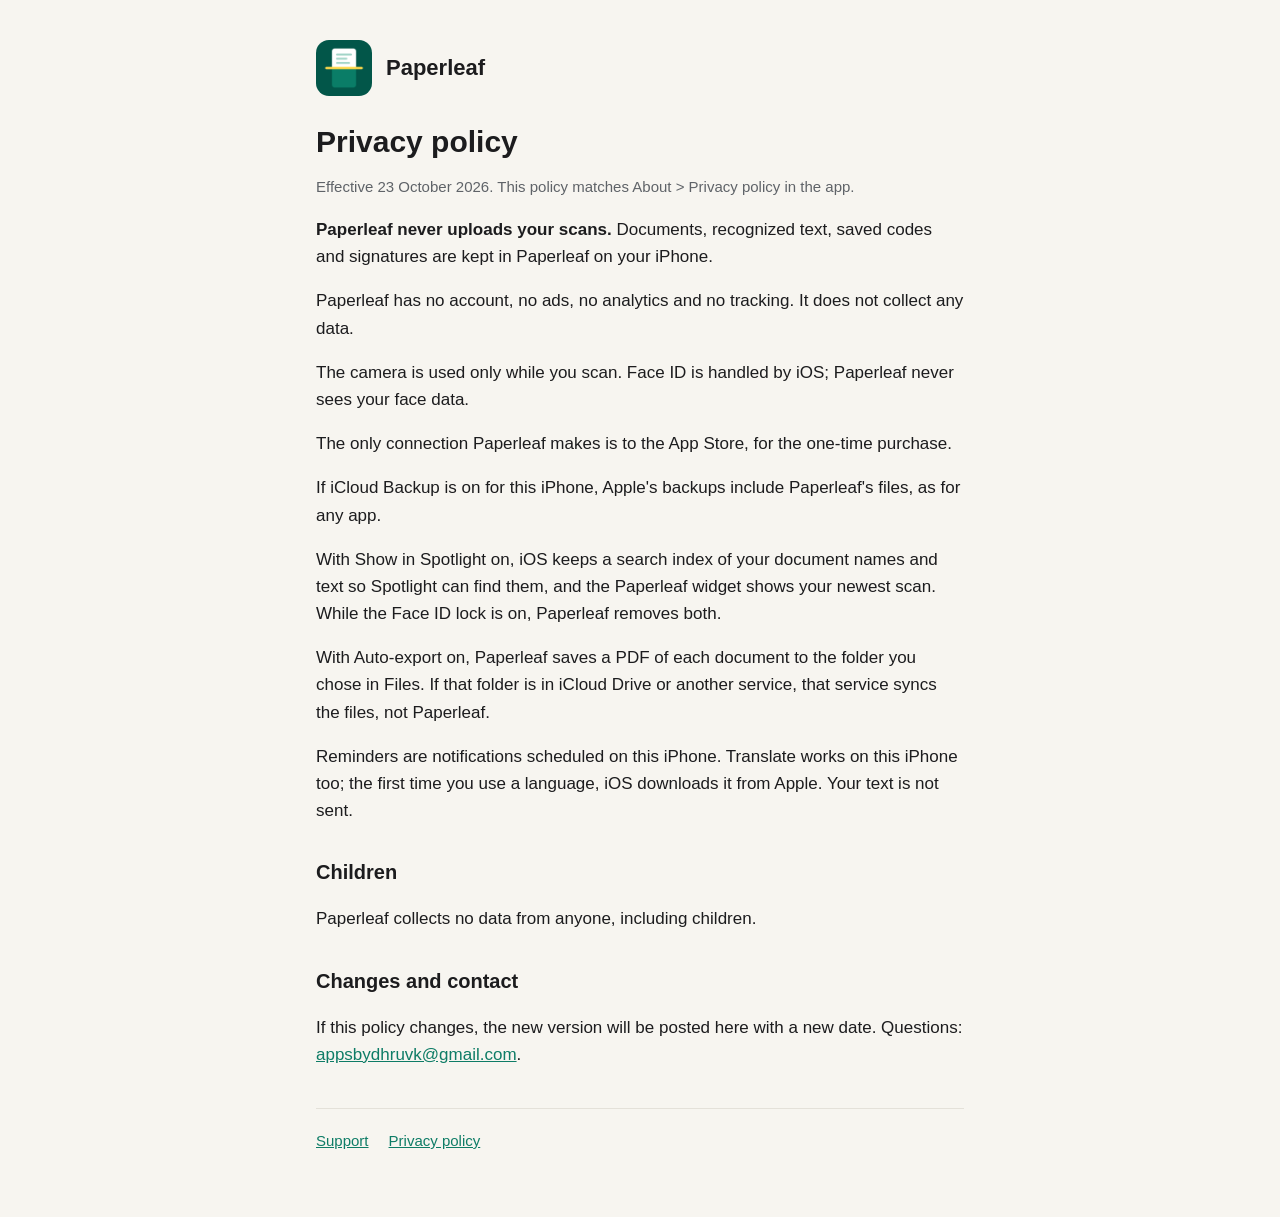
==== privacy.html @ 41aa4fe1 "Paperleaf support and privacy pages" ====
<!doctype html>
<html lang="en">
<head>
<meta charset="utf-8">
<meta name="viewport" content="width=device-width, initial-scale=1">
<title>Paperleaf Privacy Policy</title>
<meta name="description" content="Paperleaf never uploads your scans. No account, no ads, no analytics, no tracking.">
<link rel="icon" href="icon.png">
<link rel="stylesheet" href="style.css">
</head>
<body>
<main>
  <header><img src="icon.png" alt=""><a href="index.html">Paperleaf</a></header>
  <h1>Privacy policy</h1>
  <p class="muted">Effective 23 October 2026. This policy matches About &gt; Privacy policy in the app.</p>

  <p><strong>Paperleaf never uploads your scans.</strong> Documents, recognized text, saved codes and signatures are kept in Paperleaf on your iPhone.</p>
  <p>Paperleaf has no account, no ads, no analytics and no tracking. It does not collect any data.</p>
  <p>The camera is used only while you scan. Face ID is handled by iOS; Paperleaf never sees your face data.</p>
  <p>The only connection Paperleaf makes is to the App Store, for the one-time purchase.</p>
  <p>If iCloud Backup is on for this iPhone, Apple's backups include Paperleaf's files, as for any app.</p>
  <p>With Show in Spotlight on, iOS keeps a search index of your document names and text so Spotlight can find them, and the Paperleaf widget shows your newest scan. While the Face ID lock is on, Paperleaf removes both.</p>
  <p>With Auto-export on, Paperleaf saves a PDF of each document to the folder you chose in Files. If that folder is in iCloud Drive or another service, that service syncs the files, not Paperleaf.</p>
  <p>Reminders are notifications scheduled on this iPhone. Translate works on this iPhone too; the first time you use a language, iOS downloads it from Apple. Your text is not sent.</p>

  <h2>Children</h2>
  <p>Paperleaf collects no data from anyone, including children.</p>

  <h2>Changes and contact</h2>
  <p>If this policy changes, the new version will be posted here with a new date. Questions: <a href="mailto:appsbydhruvk@gmail.com">appsbydhruvk@gmail.com</a>.</p>

  <nav><a href="index.html">Support</a><a href="privacy.html">Privacy policy</a></nav>
</main>
</body>
</html>
---- style.css ----
:root {
  --bg: #f7f5f0;
  --card: #ffffff;
  --ink: #1c1c1e;
  --muted: #5f6368;
  --accent: #0e7c66;
  --line: #e4e1d9;
  color-scheme: light dark;
}
@media (prefers-color-scheme: dark) {
  :root {
    --bg: #111413;
    --card: #1b201e;
    --ink: #f2f2f0;
    --muted: #a3aaa7;
    --accent: #3dbe9e;
    --line: #2c3330;
  }
}
* { box-sizing: border-box; }
body {
  margin: 0;
  background: var(--bg);
  color: var(--ink);
  font: 17px/1.6 -apple-system, BlinkMacSystemFont, "Helvetica Neue", Arial, sans-serif;
}
main { max-width: 680px; margin: 0 auto; padding: 40px 16px 64px; }
header { display: flex; align-items: center; gap: 14px; margin-bottom: 28px; }
header img { width: 56px; height: 56px; border-radius: 13px; }
header a { color: inherit; text-decoration: none; font-weight: 600; font-size: 22px; }
h1 { font-size: 30px; line-height: 1.2; margin: 0 0 8px; }
h2 { font-size: 20px; margin: 32px 0 8px; }
p, li { color: var(--ink); }
.muted { color: var(--muted); font-size: 15px; }
a { color: var(--accent); }
.card { background: var(--card); border: 1px solid var(--line); border-radius: 16px; padding: 4px 20px; margin-top: 16px; }
.card h2 { font-size: 17px; margin: 18px 0 4px; }
.card p { margin: 0 0 18px; }
nav { display: flex; gap: 20px; margin-top: 40px; padding-top: 20px; border-top: 1px solid var(--line); font-size: 15px; }
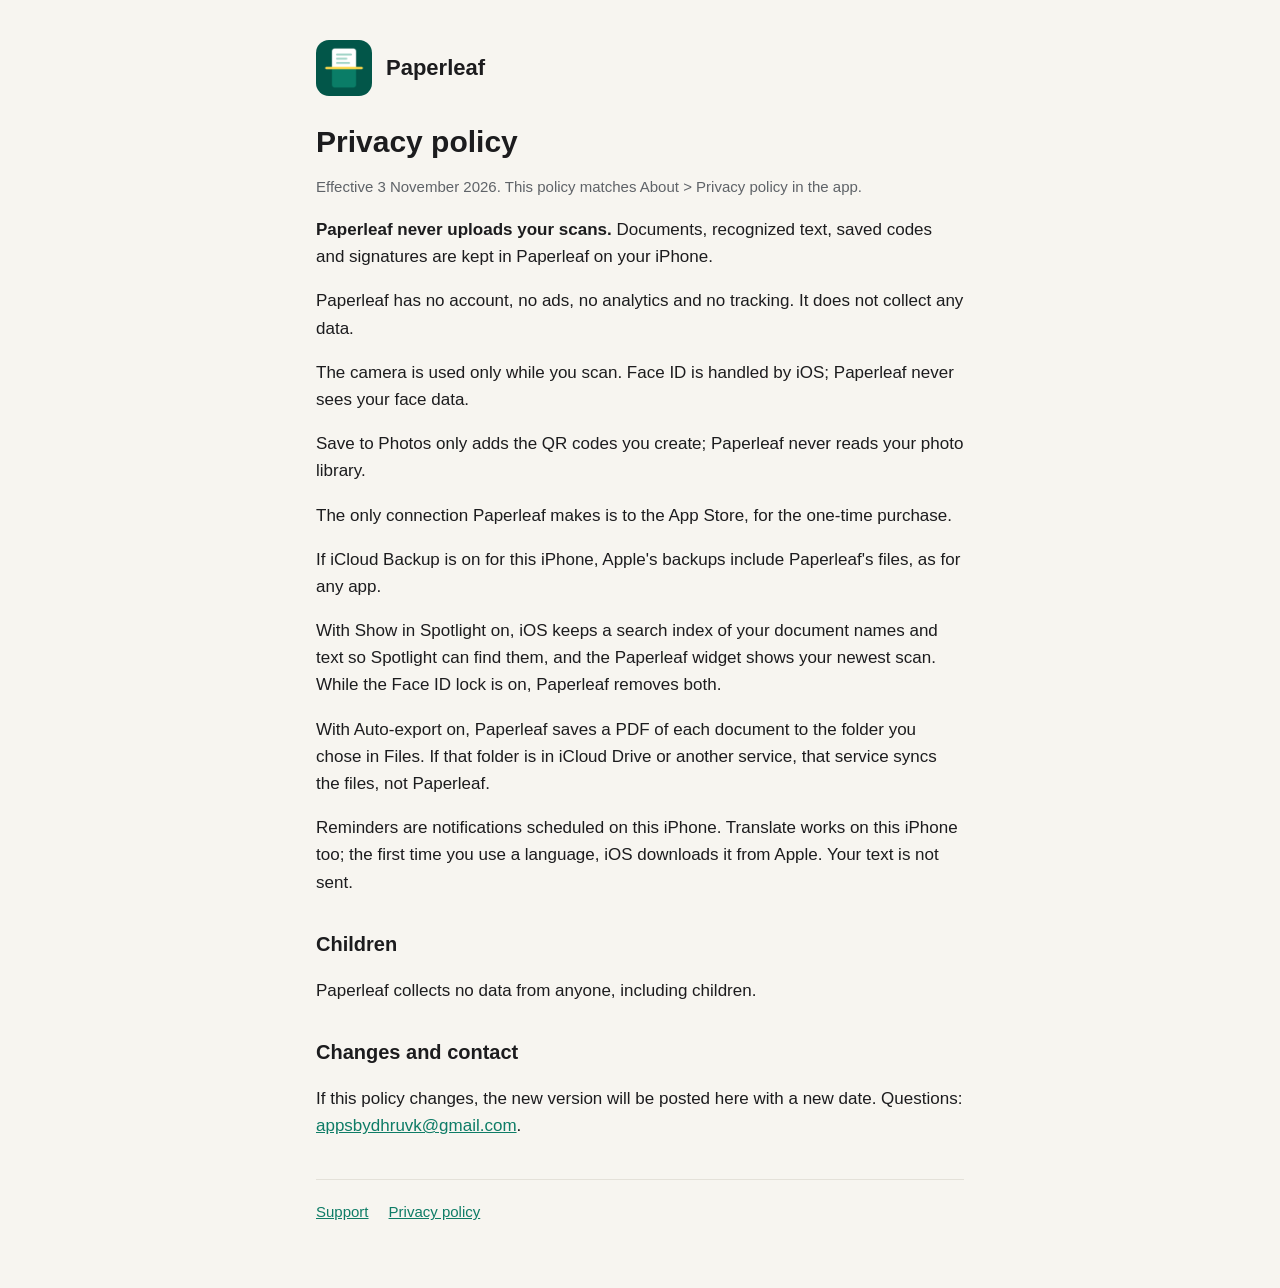
==== commit 8e5d5cbe: "Privacy policy: Save to Photos only adds the QR codes you create" ====
--- a/privacy.html
+++ b/privacy.html
@@ -12,11 +12,12 @@
 <main>
   <header><img src="icon.png" alt=""><a href="index.html">Paperleaf</a></header>
   <h1>Privacy policy</h1>
-  <p class="muted">Effective 23 October 2026. This policy matches About &gt; Privacy policy in the app.</p>
+  <p class="muted">Effective 3 November 2026. This policy matches About &gt; Privacy policy in the app.</p>
 
   <p><strong>Paperleaf never uploads your scans.</strong> Documents, recognized text, saved codes and signatures are kept in Paperleaf on your iPhone.</p>
   <p>Paperleaf has no account, no ads, no analytics and no tracking. It does not collect any data.</p>
   <p>The camera is used only while you scan. Face ID is handled by iOS; Paperleaf never sees your face data.</p>
+  <p>Save to Photos only adds the QR codes you create; Paperleaf never reads your photo library.</p>
   <p>The only connection Paperleaf makes is to the App Store, for the one-time purchase.</p>
   <p>If iCloud Backup is on for this iPhone, Apple's backups include Paperleaf's files, as for any app.</p>
   <p>With Show in Spotlight on, iOS keeps a search index of your document names and text so Spotlight can find them, and the Paperleaf widget shows your newest scan. While the Face ID lock is on, Paperleaf removes both.</p>
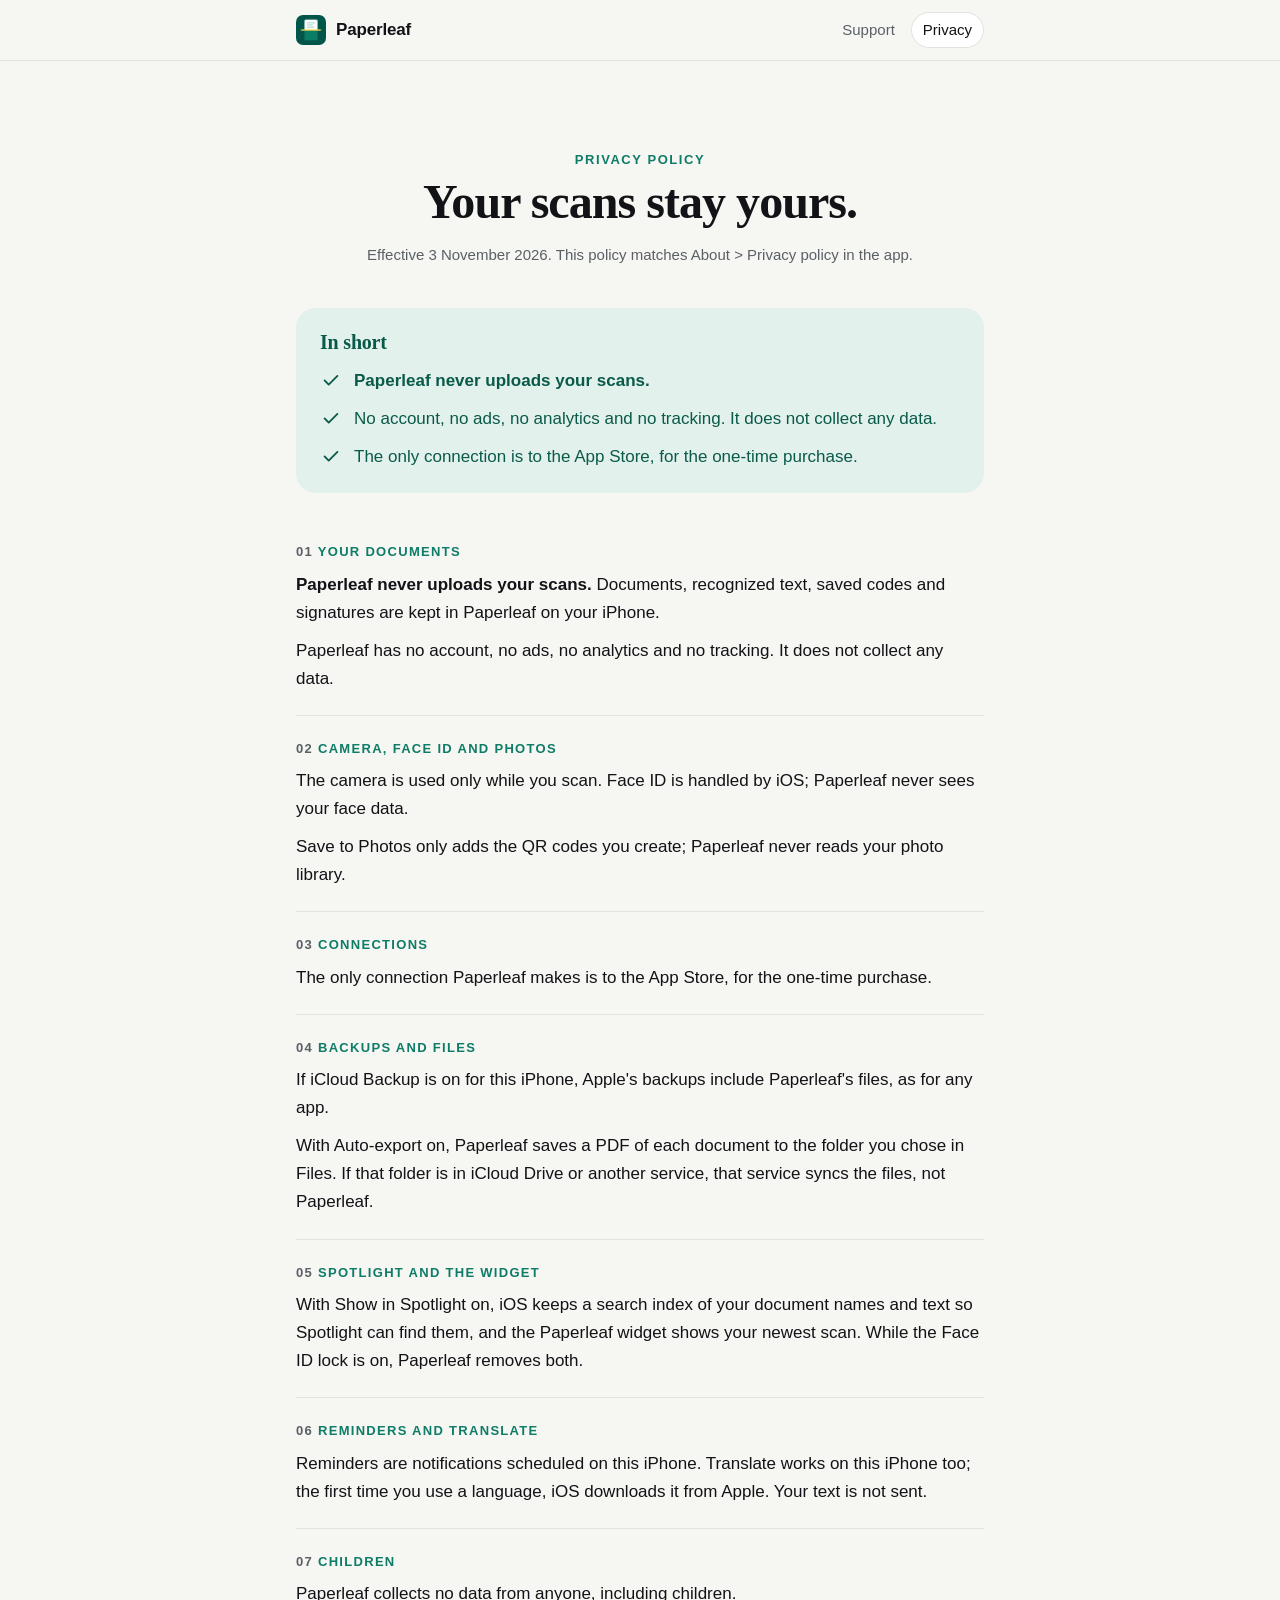
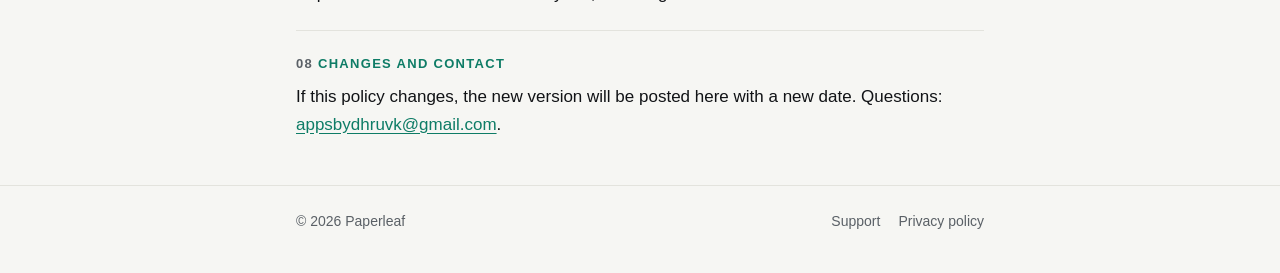
==== commit 63ae8cc6: "A cleaner, more elegant design for the support and privacy pages" ====
--- a/privacy.html
+++ b/privacy.html
@@ -5,32 +5,92 @@
 <meta name="viewport" content="width=device-width, initial-scale=1">
 <title>Paperleaf Privacy Policy</title>
 <meta name="description" content="Paperleaf never uploads your scans. No account, no ads, no analytics, no tracking.">
+<meta name="theme-color" content="#f6f6f3" media="(prefers-color-scheme: light)">
+<meta name="theme-color" content="#0c0d0f" media="(prefers-color-scheme: dark)">
 <link rel="icon" href="icon.png">
+<link rel="apple-touch-icon" href="icon.png">
 <link rel="stylesheet" href="style.css">
 </head>
 <body>
-<main>
-  <header><img src="icon.png" alt=""><a href="index.html">Paperleaf</a></header>
-  <h1>Privacy policy</h1>
-  <p class="muted">Effective 3 November 2026. This policy matches About &gt; Privacy policy in the app.</p>
+<header class="top">
+  <div class="wrap">
+    <a class="brand" href="index.html"><img src="icon.png" alt="">Paperleaf</a>
+    <nav class="links" aria-label="Pages">
+      <a href="index.html">Support</a>
+      <a href="privacy.html" aria-current="page">Privacy</a>
+    </nav>
+  </div>
+</header>
 
-  <p><strong>Paperleaf never uploads your scans.</strong> Documents, recognized text, saved codes and signatures are kept in Paperleaf on your iPhone.</p>
-  <p>Paperleaf has no account, no ads, no analytics and no tracking. It does not collect any data.</p>
-  <p>The camera is used only while you scan. Face ID is handled by iOS; Paperleaf never sees your face data.</p>
-  <p>Save to Photos only adds the QR codes you create; Paperleaf never reads your photo library.</p>
-  <p>The only connection Paperleaf makes is to the App Store, for the one-time purchase.</p>
-  <p>If iCloud Backup is on for this iPhone, Apple's backups include Paperleaf's files, as for any app.</p>
-  <p>With Show in Spotlight on, iOS keeps a search index of your document names and text so Spotlight can find them, and the Paperleaf widget shows your newest scan. While the Face ID lock is on, Paperleaf removes both.</p>
-  <p>With Auto-export on, Paperleaf saves a PDF of each document to the folder you chose in Files. If that folder is in iCloud Drive or another service, that service syncs the files, not Paperleaf.</p>
-  <p>Reminders are notifications scheduled on this iPhone. Translate works on this iPhone too; the first time you use a language, iOS downloads it from Apple. Your text is not sent.</p>
+<main class="wrap">
+  <section class="hero">
+    <p class="eyebrow">Privacy policy</p>
+    <h1>Your scans stay yours.</h1>
+    <p class="date">Effective 3 November 2026. This policy matches About &gt; Privacy policy in the app.</p>
+  </section>
 
-  <h2>Children</h2>
-  <p>Paperleaf collects no data from anyone, including children.</p>
+  <aside class="summary" aria-labelledby="short">
+    <h2 id="short">In short</h2>
+    <ul>
+      <li>
+        <svg viewBox="0 0 24 24" fill="none" stroke="currentColor" stroke-width="2" stroke-linecap="round" stroke-linejoin="round" aria-hidden="true"><path d="m5 12.5 4.5 4.5L19 7.5"/></svg>
+        <span><strong>Paperleaf never uploads your scans.</strong></span>
+      </li>
+      <li>
+        <svg viewBox="0 0 24 24" fill="none" stroke="currentColor" stroke-width="2" stroke-linecap="round" stroke-linejoin="round" aria-hidden="true"><path d="m5 12.5 4.5 4.5L19 7.5"/></svg>
+        <span>No account, no ads, no analytics and no tracking. It does not collect any data.</span>
+      </li>
+      <li>
+        <svg viewBox="0 0 24 24" fill="none" stroke="currentColor" stroke-width="2" stroke-linecap="round" stroke-linejoin="round" aria-hidden="true"><path d="m5 12.5 4.5 4.5L19 7.5"/></svg>
+        <span>The only connection is to the App Store, for the one-time purchase.</span>
+      </li>
+    </ul>
+  </aside>
 
-  <h2>Changes and contact</h2>
-  <p>If this policy changes, the new version will be posted here with a new date. Questions: <a href="mailto:appsbydhruvk@gmail.com">appsbydhruvk@gmail.com</a>.</p>
+  <div class="policy">
+    <section>
+      <h3>Your documents</h3>
+      <p><strong>Paperleaf never uploads your scans.</strong> Documents, recognized text, saved codes and signatures are kept in Paperleaf on your iPhone.</p>
+      <p>Paperleaf has no account, no ads, no analytics and no tracking. It does not collect any data.</p>
+    </section>
+    <section>
+      <h3>Camera, Face ID and Photos</h3>
+      <p>The camera is used only while you scan. Face ID is handled by iOS; Paperleaf never sees your face data.</p>
+      <p>Save to Photos only adds the QR codes you create; Paperleaf never reads your photo library.</p>
+    </section>
+    <section>
+      <h3>Connections</h3>
+      <p>The only connection Paperleaf makes is to the App Store, for the one-time purchase.</p>
+    </section>
+    <section>
+      <h3>Backups and Files</h3>
+      <p>If iCloud Backup is on for this iPhone, Apple's backups include Paperleaf's files, as for any app.</p>
+      <p>With Auto-export on, Paperleaf saves a PDF of each document to the folder you chose in Files. If that folder is in iCloud Drive or another service, that service syncs the files, not Paperleaf.</p>
+    </section>
+    <section>
+      <h3>Spotlight and the widget</h3>
+      <p>With Show in Spotlight on, iOS keeps a search index of your document names and text so Spotlight can find them, and the Paperleaf widget shows your newest scan. While the Face ID lock is on, Paperleaf removes both.</p>
+    </section>
+    <section>
+      <h3>Reminders and Translate</h3>
+      <p>Reminders are notifications scheduled on this iPhone. Translate works on this iPhone too; the first time you use a language, iOS downloads it from Apple. Your text is not sent.</p>
+    </section>
+    <section>
+      <h3>Children</h3>
+      <p>Paperleaf collects no data from anyone, including children.</p>
+    </section>
+    <section>
+      <h3>Changes and contact</h3>
+      <p>If this policy changes, the new version will be posted here with a new date. Questions: <a href="mailto:appsbydhruvk@gmail.com">appsbydhruvk@gmail.com</a>.</p>
+    </section>
+  </div>
+</main>
 
-  <nav><a href="index.html">Support</a><a href="privacy.html">Privacy policy</a></nav>
-</main>
+<footer>
+  <div class="wrap">
+    <span>© 2026 Paperleaf</span>
+    <nav aria-label="Footer"><a href="index.html">Support</a><a href="privacy.html">Privacy policy</a></nav>
+  </div>
+</footer>
 </body>
 </html>
--- a/style.css
+++ b/style.css
@@ -1,39 +1,187 @@
+/* Paperleaf support and privacy pages. System fonts only: the site loads nothing from other servers. */
 :root {
-  --bg: #f7f5f0;
+  --bg: #f6f6f3;
+  --bg-deep: #eceae3;
   --card: #ffffff;
-  --ink: #1c1c1e;
-  --muted: #5f6368;
+  --ink: #111316;
+  --muted: #5a6066;
+  --line: #e3e3dd;
   --accent: #0e7c66;
-  --line: #e4e1d9;
+  --accent-ink: #ffffff;
+  --tint: #e3f1ec;
+  --tint-ink: #0a5a4a;
+  --brand: #0d5c4b;
+  --scan: #f2cc4b;
+  --shadow: 0 1px 2px rgba(16, 20, 24, 0.04), 0 8px 28px rgba(16, 20, 24, 0.06);
+  --serif: ui-serif, "New York", "Iowan Old Style", Georgia, "Times New Roman", serif;
+  --sans: -apple-system, BlinkMacSystemFont, "SF Pro Text", "Helvetica Neue", Arial, sans-serif;
   color-scheme: light dark;
 }
 @media (prefers-color-scheme: dark) {
   :root {
-    --bg: #111413;
-    --card: #1b201e;
-    --ink: #f2f2f0;
-    --muted: #a3aaa7;
+    --bg: #0c0d0f;
+    --bg-deep: #121416;
+    --card: #17191c;
+    --ink: #f4f4f1;
+    --muted: #a9afb5;
+    --line: #2a2d31;
     --accent: #3dbe9e;
-    --line: #2c3330;
+    --accent-ink: #08221c;
+    --tint: #12342c;
+    --tint-ink: #8fdcc6;
+    --brand: #0d5c4b;
+    --shadow: 0 1px 2px rgba(0, 0, 0, 0.3), 0 8px 28px rgba(0, 0, 0, 0.35);
   }
 }
+
 * { box-sizing: border-box; }
+html { -webkit-text-size-adjust: 100%; }
 body {
   margin: 0;
   background: var(--bg);
   color: var(--ink);
-  font: 17px/1.6 -apple-system, BlinkMacSystemFont, "Helvetica Neue", Arial, sans-serif;
+  font: 17px/1.65 var(--sans);
+  -webkit-font-smoothing: antialiased;
 }
-main { max-width: 680px; margin: 0 auto; padding: 40px 16px 64px; }
-header { display: flex; align-items: center; gap: 14px; margin-bottom: 28px; }
-header img { width: 56px; height: 56px; border-radius: 13px; }
-header a { color: inherit; text-decoration: none; font-weight: 600; font-size: 22px; }
-h1 { font-size: 30px; line-height: 1.2; margin: 0 0 8px; }
-h2 { font-size: 20px; margin: 32px 0 8px; }
-p, li { color: var(--ink); }
-.muted { color: var(--muted); font-size: 15px; }
-a { color: var(--accent); }
-.card { background: var(--card); border: 1px solid var(--line); border-radius: 16px; padding: 4px 20px; margin-top: 16px; }
-.card h2 { font-size: 17px; margin: 18px 0 4px; }
-.card p { margin: 0 0 18px; }
-nav { display: flex; gap: 20px; margin-top: 40px; padding-top: 20px; border-top: 1px solid var(--line); font-size: 15px; }
+a { color: var(--accent); text-underline-offset: 3px; }
+a:hover { text-decoration-thickness: 2px; }
+:focus-visible { outline: 2px solid var(--accent); outline-offset: 3px; border-radius: 6px; }
+
+.wrap { max-width: 720px; margin: 0 auto; padding: 0 16px; }
+
+/* Top bar */
+.top {
+  position: sticky; top: 0; z-index: 2;
+  background: color-mix(in srgb, var(--bg) 82%, transparent);
+  -webkit-backdrop-filter: saturate(160%) blur(14px);
+  backdrop-filter: saturate(160%) blur(14px);
+  border-bottom: 1px solid var(--line);
+}
+.top .wrap { display: flex; align-items: center; justify-content: space-between; height: 60px; }
+.brand { display: flex; align-items: center; gap: 10px; color: var(--ink); text-decoration: none; font-weight: 600; letter-spacing: -0.01em; }
+.brand img { width: 30px; height: 30px; border-radius: 7px; }
+.links { display: flex; gap: 4px; }
+.links a { color: var(--muted); text-decoration: none; font-size: 15px; padding: 6px 12px; border-radius: 999px; }
+.links a:hover { color: var(--ink); background: var(--bg-deep); }
+.links a[aria-current="page"] { color: var(--ink); background: var(--card); box-shadow: inset 0 0 0 1px var(--line); }
+
+/* Opening */
+.hero { padding: 64px 0 40px; text-align: center; }
+.mark { width: 88px; height: 88px; border-radius: 20px; box-shadow: 0 10px 30px rgba(13, 92, 75, 0.28); }
+.eyebrow { margin: 24px 0 6px; color: var(--accent); font-size: 13px; font-weight: 600; letter-spacing: 0.12em; text-transform: uppercase; }
+h1 {
+  font-family: var(--serif);
+  font-weight: 600;
+  font-size: clamp(34px, 7vw, 48px);
+  line-height: 1.1;
+  letter-spacing: -0.02em;
+  margin: 0 0 14px;
+}
+.lede { font-size: 19px; color: var(--muted); max-width: 520px; margin: 0 auto; }
+.lede strong { color: var(--ink); font-weight: 600; }
+.actions { display: flex; flex-wrap: wrap; justify-content: center; gap: 10px; margin-top: 28px; }
+.button {
+  display: inline-flex; align-items: center; gap: 8px;
+  padding: 12px 22px; border-radius: 999px;
+  background: var(--accent); color: var(--accent-ink);
+  font-weight: 600; font-size: 16px; text-decoration: none;
+  transition: transform 0.15s ease, box-shadow 0.15s ease;
+}
+.button:hover { transform: translateY(-1px); box-shadow: 0 6px 18px rgba(14, 124, 102, 0.3); }
+.button.quiet { background: var(--card); color: var(--ink); box-shadow: inset 0 0 0 1px var(--line); }
+.button.quiet:hover { box-shadow: inset 0 0 0 1px var(--line), var(--shadow); }
+.button svg { width: 18px; height: 18px; }
+
+/* Three promises */
+.promises { display: grid; grid-template-columns: repeat(3, 1fr); gap: 12px; margin: 8px 0 56px; padding: 0; list-style: none; }
+.promises li {
+  background: var(--card); border: 1px solid var(--line); border-radius: 18px;
+  padding: 18px 16px; text-align: center; box-shadow: var(--shadow);
+}
+.promises svg { width: 26px; height: 26px; color: var(--accent); }
+.promises b { display: block; margin-top: 8px; font-size: 15px; }
+.promises span { display: block; color: var(--muted); font-size: 14px; line-height: 1.45; margin-top: 2px; }
+
+/* Sections */
+h2 {
+  font-family: var(--serif);
+  font-weight: 600;
+  font-size: 26px;
+  letter-spacing: -0.01em;
+  line-height: 1.25;
+  margin: 0 0 16px;
+}
+.section { margin-bottom: 56px; }
+
+/* Questions */
+.faq { background: var(--card); border: 1px solid var(--line); border-radius: 20px; box-shadow: var(--shadow); overflow: hidden; }
+.faq details { border-top: 1px solid var(--line); }
+.faq details:first-child { border-top: 0; }
+.faq summary {
+  list-style: none; cursor: pointer;
+  display: flex; align-items: center; justify-content: space-between; gap: 16px;
+  padding: 18px 22px; font-weight: 600;
+}
+.faq summary::-webkit-details-marker { display: none; }
+.faq summary::after {
+  content: ""; flex: none; width: 10px; height: 10px; margin-right: 4px;
+  border-right: 2px solid var(--muted); border-bottom: 2px solid var(--muted);
+  transform: rotate(45deg) translateY(-3px); transition: transform 0.2s ease;
+}
+.faq details[open] summary::after { transform: rotate(-135deg) translateY(-3px); }
+.faq summary:hover { background: var(--bg); }
+.faq details p { margin: 0; padding: 0 22px 20px; color: var(--muted); }
+
+/* Contact */
+.contact {
+  position: relative; overflow: hidden;
+  background: var(--brand); color: #ffffff;
+  border-radius: 24px; padding: 36px 28px; text-align: center;
+}
+/* The icon's scan line, as a short bar above the heading. */
+.contact::before {
+  content: ""; display: block; width: 44px; height: 4px; margin: 0 auto 18px;
+  border-radius: 2px; background: var(--scan);
+}
+.contact h2 { color: #ffffff; margin-bottom: 8px; }
+.contact p { margin: 0 auto 22px; max-width: 460px; color: rgba(255, 255, 255, 0.82); }
+.contact .button { background: #ffffff; color: var(--brand); }
+
+/* Privacy policy */
+.summary {
+  background: var(--tint); color: var(--tint-ink);
+  border-radius: 20px; padding: 22px 24px; margin: 0 0 48px;
+}
+.summary h2 { color: var(--tint-ink); font-size: 20px; margin-bottom: 12px; }
+.summary ul { list-style: none; margin: 0; padding: 0; display: grid; gap: 10px; }
+.summary li { display: flex; gap: 12px; align-items: flex-start; }
+.summary svg { flex: none; width: 22px; height: 22px; margin-top: 2px; }
+.policy { counter-reset: part; }
+.policy section { padding: 22px 0; border-top: 1px solid var(--line); }
+.policy section:first-child { border-top: 0; padding-top: 0; }
+.policy h3 { font-size: 13px; letter-spacing: 0.1em; text-transform: uppercase; color: var(--accent); margin: 0 0 8px; }
+.policy h3::before { counter-increment: part; content: counter(part, decimal-leading-zero) "  "; color: var(--muted); }
+.policy p { margin: 0 0 10px; }
+.policy p:last-child { margin-bottom: 0; }
+.date { color: var(--muted); font-size: 15px; margin: 0; }
+
+/* Footer */
+footer { border-top: 1px solid var(--line); margin-top: 24px; }
+footer .wrap { display: flex; flex-wrap: wrap; justify-content: space-between; gap: 12px; padding-top: 24px; padding-bottom: 40px; color: var(--muted); font-size: 14px; }
+footer nav { display: flex; gap: 18px; }
+footer a { color: var(--muted); text-decoration: none; }
+footer a:hover { color: var(--ink); }
+
+@media (max-width: 560px) {
+  .hero { padding: 44px 0 32px; }
+  .promises { grid-template-columns: 1fr; }
+  .promises li { display: grid; grid-template-columns: 28px 1fr; column-gap: 14px; text-align: left; align-items: start; }
+  .promises svg { grid-row: span 2; margin-top: 2px; }
+  .promises b { margin-top: 0; }
+  .faq summary { padding: 16px 18px; }
+  .faq details p { padding: 0 18px 18px; }
+  .contact { padding: 30px 20px; }
+}
+@media (prefers-reduced-motion: reduce) {
+  * { transition: none !important; }
+}
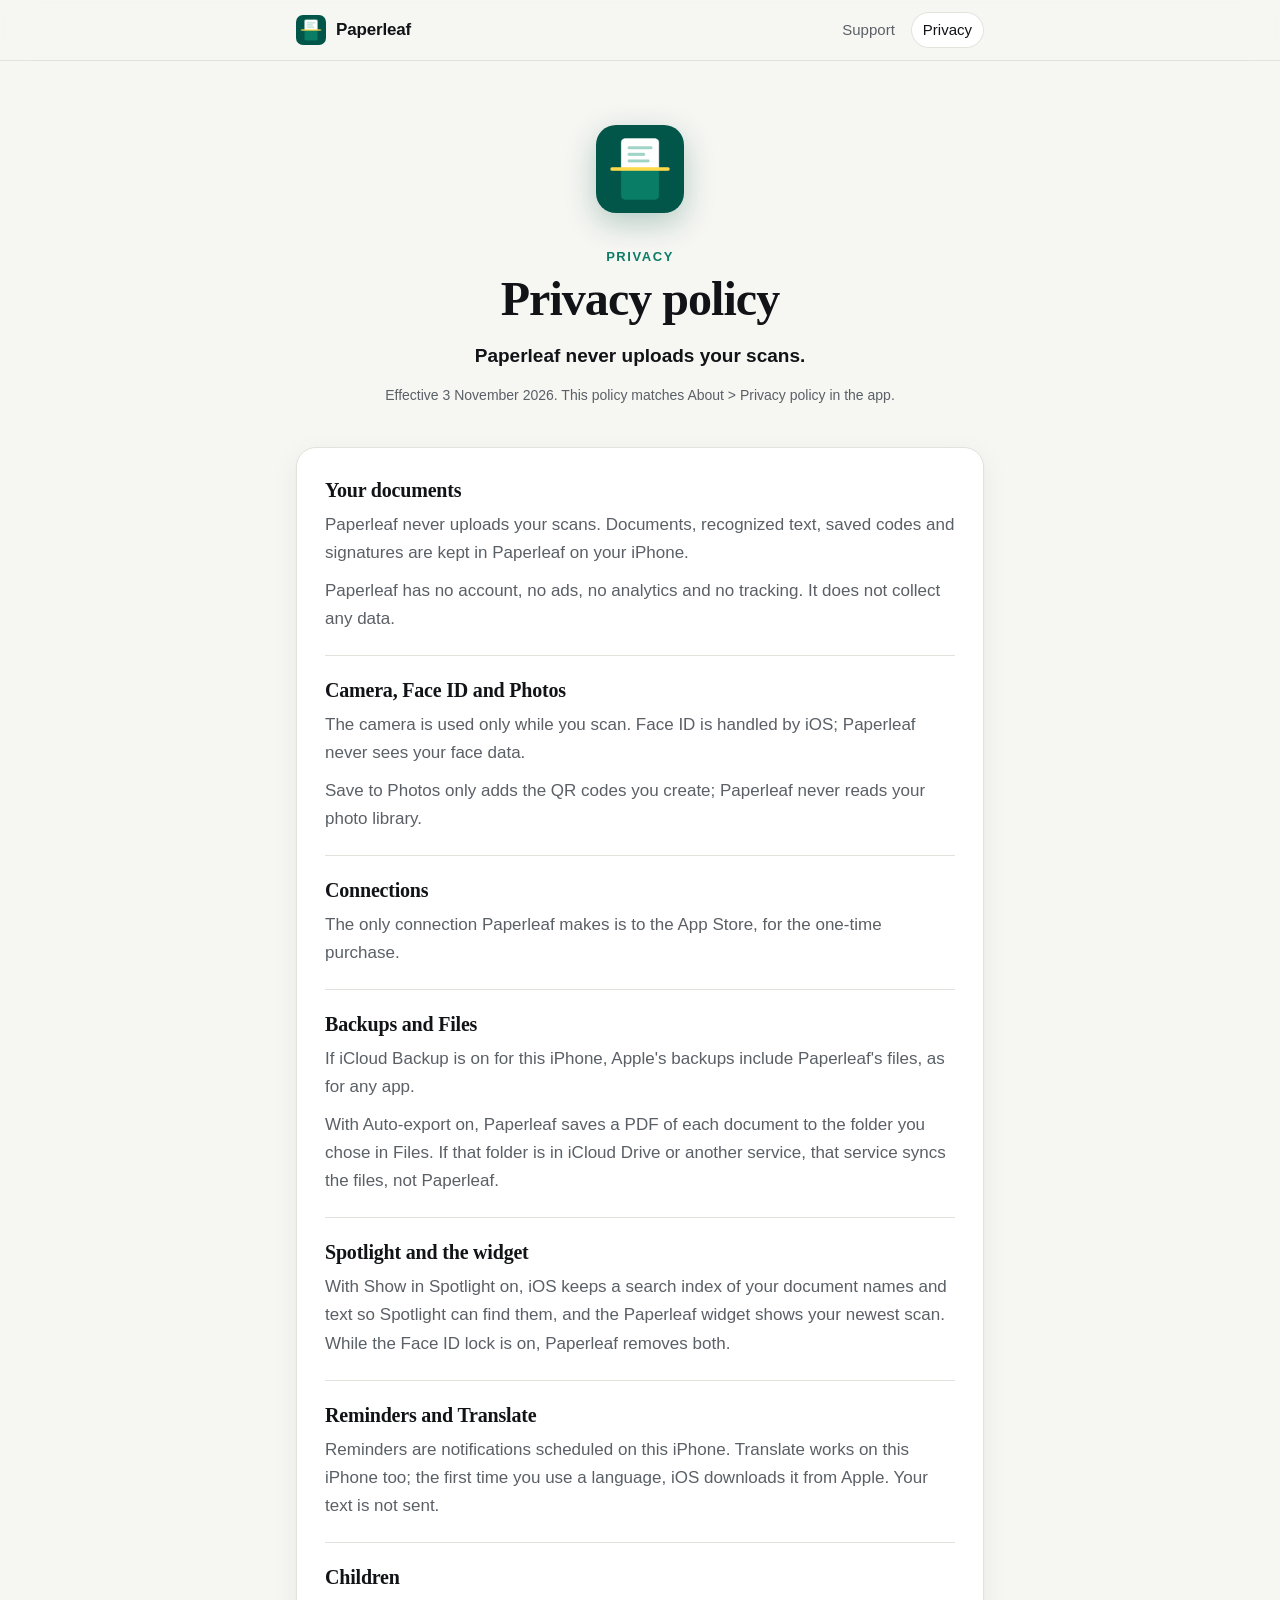
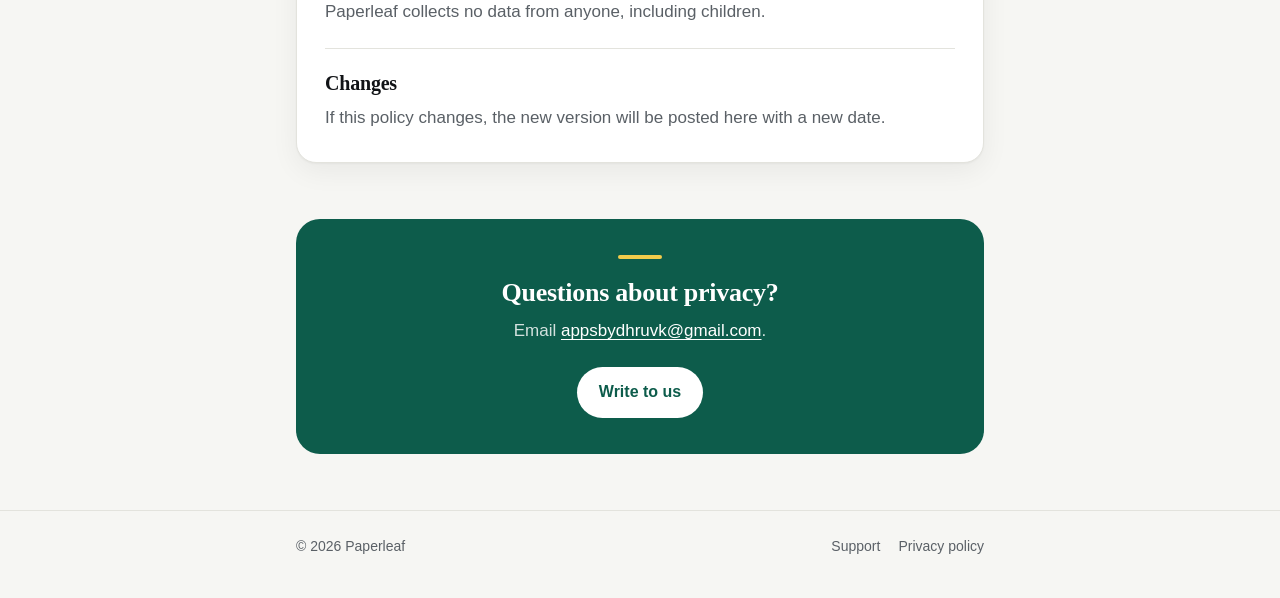
==== commit cbf08f00: "Privacy page: the support page's layout, the policy in one card" ====
--- a/privacy.html
+++ b/privacy.html
@@ -24,66 +24,56 @@
 
 <main class="wrap">
   <section class="hero">
-    <p class="eyebrow">Privacy policy</p>
-    <h1>Your scans stay yours.</h1>
+    <img class="mark" src="icon.png" alt="Paperleaf icon">
+    <p class="eyebrow">Privacy</p>
+    <h1>Privacy policy</h1>
+    <p class="lede"><strong>Paperleaf never uploads your scans.</strong></p>
     <p class="date">Effective 3 November 2026. This policy matches About &gt; Privacy policy in the app.</p>
   </section>
 
-  <aside class="summary" aria-labelledby="short">
-    <h2 id="short">In short</h2>
-    <ul>
-      <li>
-        <svg viewBox="0 0 24 24" fill="none" stroke="currentColor" stroke-width="2" stroke-linecap="round" stroke-linejoin="round" aria-hidden="true"><path d="m5 12.5 4.5 4.5L19 7.5"/></svg>
-        <span><strong>Paperleaf never uploads your scans.</strong></span>
-      </li>
-      <li>
-        <svg viewBox="0 0 24 24" fill="none" stroke="currentColor" stroke-width="2" stroke-linecap="round" stroke-linejoin="round" aria-hidden="true"><path d="m5 12.5 4.5 4.5L19 7.5"/></svg>
-        <span>No account, no ads, no analytics and no tracking. It does not collect any data.</span>
-      </li>
-      <li>
-        <svg viewBox="0 0 24 24" fill="none" stroke="currentColor" stroke-width="2" stroke-linecap="round" stroke-linejoin="round" aria-hidden="true"><path d="m5 12.5 4.5 4.5L19 7.5"/></svg>
-        <span>The only connection is to the App Store, for the one-time purchase.</span>
-      </li>
-    </ul>
-  </aside>
-
-  <div class="policy">
+  <article class="policy">
     <section>
-      <h3>Your documents</h3>
-      <p><strong>Paperleaf never uploads your scans.</strong> Documents, recognized text, saved codes and signatures are kept in Paperleaf on your iPhone.</p>
+      <h2>Your documents</h2>
+      <p>Paperleaf never uploads your scans. Documents, recognized text, saved codes and signatures are kept in Paperleaf on your iPhone.</p>
       <p>Paperleaf has no account, no ads, no analytics and no tracking. It does not collect any data.</p>
     </section>
     <section>
-      <h3>Camera, Face ID and Photos</h3>
+      <h2>Camera, Face ID and Photos</h2>
       <p>The camera is used only while you scan. Face ID is handled by iOS; Paperleaf never sees your face data.</p>
       <p>Save to Photos only adds the QR codes you create; Paperleaf never reads your photo library.</p>
     </section>
     <section>
-      <h3>Connections</h3>
+      <h2>Connections</h2>
       <p>The only connection Paperleaf makes is to the App Store, for the one-time purchase.</p>
     </section>
     <section>
-      <h3>Backups and Files</h3>
+      <h2>Backups and Files</h2>
       <p>If iCloud Backup is on for this iPhone, Apple's backups include Paperleaf's files, as for any app.</p>
       <p>With Auto-export on, Paperleaf saves a PDF of each document to the folder you chose in Files. If that folder is in iCloud Drive or another service, that service syncs the files, not Paperleaf.</p>
     </section>
     <section>
-      <h3>Spotlight and the widget</h3>
+      <h2>Spotlight and the widget</h2>
       <p>With Show in Spotlight on, iOS keeps a search index of your document names and text so Spotlight can find them, and the Paperleaf widget shows your newest scan. While the Face ID lock is on, Paperleaf removes both.</p>
     </section>
     <section>
-      <h3>Reminders and Translate</h3>
+      <h2>Reminders and Translate</h2>
       <p>Reminders are notifications scheduled on this iPhone. Translate works on this iPhone too; the first time you use a language, iOS downloads it from Apple. Your text is not sent.</p>
     </section>
     <section>
-      <h3>Children</h3>
+      <h2>Children</h2>
       <p>Paperleaf collects no data from anyone, including children.</p>
     </section>
     <section>
-      <h3>Changes and contact</h3>
-      <p>If this policy changes, the new version will be posted here with a new date. Questions: <a href="mailto:appsbydhruvk@gmail.com">appsbydhruvk@gmail.com</a>.</p>
+      <h2>Changes</h2>
+      <p>If this policy changes, the new version will be posted here with a new date.</p>
     </section>
-  </div>
+  </article>
+
+  <section class="section contact" aria-labelledby="contact">
+    <h2 id="contact">Questions about privacy?</h2>
+    <p>Email <a href="mailto:appsbydhruvk@gmail.com?subject=Paperleaf%20privacy" style="color:#fff">appsbydhruvk@gmail.com</a>.</p>
+    <a class="button" href="mailto:appsbydhruvk@gmail.com?subject=Paperleaf%20privacy">Write to us</a>
+  </section>
 </main>
 
 <footer>
--- a/style.css
+++ b/style.css
@@ -147,23 +147,17 @@
 .contact p { margin: 0 auto 22px; max-width: 460px; color: rgba(255, 255, 255, 0.82); }
 .contact .button { background: #ffffff; color: var(--brand); }
 
-/* Privacy policy */
-.summary {
-  background: var(--tint); color: var(--tint-ink);
-  border-radius: 20px; padding: 22px 24px; margin: 0 0 48px;
+/* Privacy policy: one card, like the support page's questions. */
+.date { color: var(--muted); font-size: 14px; margin: 12px 0 0; }
+.policy {
+  background: var(--card); border: 1px solid var(--line); border-radius: 20px;
+  box-shadow: var(--shadow); padding: 8px 28px; margin-bottom: 56px;
 }
-.summary h2 { color: var(--tint-ink); font-size: 20px; margin-bottom: 12px; }
-.summary ul { list-style: none; margin: 0; padding: 0; display: grid; gap: 10px; }
-.summary li { display: flex; gap: 12px; align-items: flex-start; }
-.summary svg { flex: none; width: 22px; height: 22px; margin-top: 2px; }
-.policy { counter-reset: part; }
 .policy section { padding: 22px 0; border-top: 1px solid var(--line); }
-.policy section:first-child { border-top: 0; padding-top: 0; }
-.policy h3 { font-size: 13px; letter-spacing: 0.1em; text-transform: uppercase; color: var(--accent); margin: 0 0 8px; }
-.policy h3::before { counter-increment: part; content: counter(part, decimal-leading-zero) "  "; color: var(--muted); }
-.policy p { margin: 0 0 10px; }
+.policy section:first-child { border-top: 0; }
+.policy h2 { font-size: 20px; margin: 0 0 8px; }
+.policy p { margin: 0 0 10px; color: var(--muted); }
 .policy p:last-child { margin-bottom: 0; }
-.date { color: var(--muted); font-size: 15px; margin: 0; }
 
 /* Footer */
 footer { border-top: 1px solid var(--line); margin-top: 24px; }
@@ -181,6 +175,7 @@
   .faq summary { padding: 16px 18px; }
   .faq details p { padding: 0 18px 18px; }
   .contact { padding: 30px 20px; }
+  .policy { padding: 4px 20px; }
 }
 @media (prefers-reduced-motion: reduce) {
   * { transition: none !important; }
